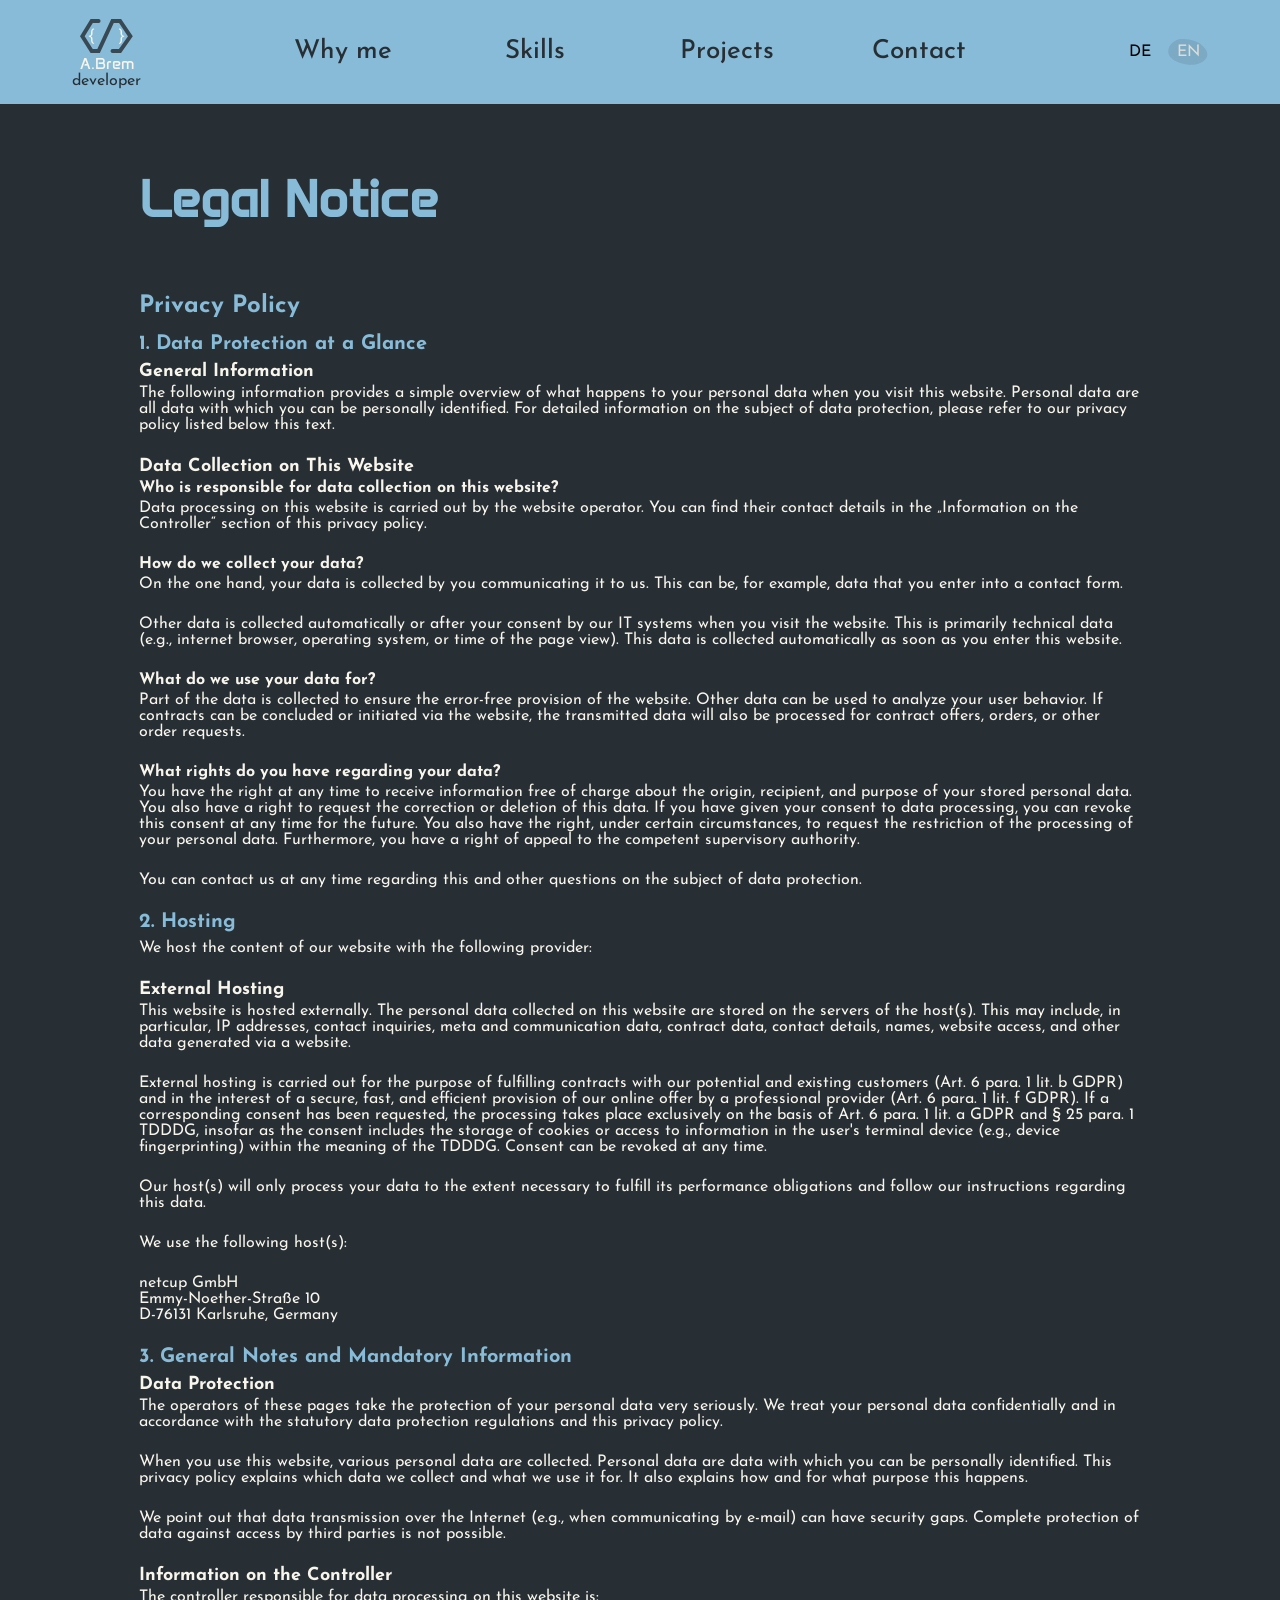
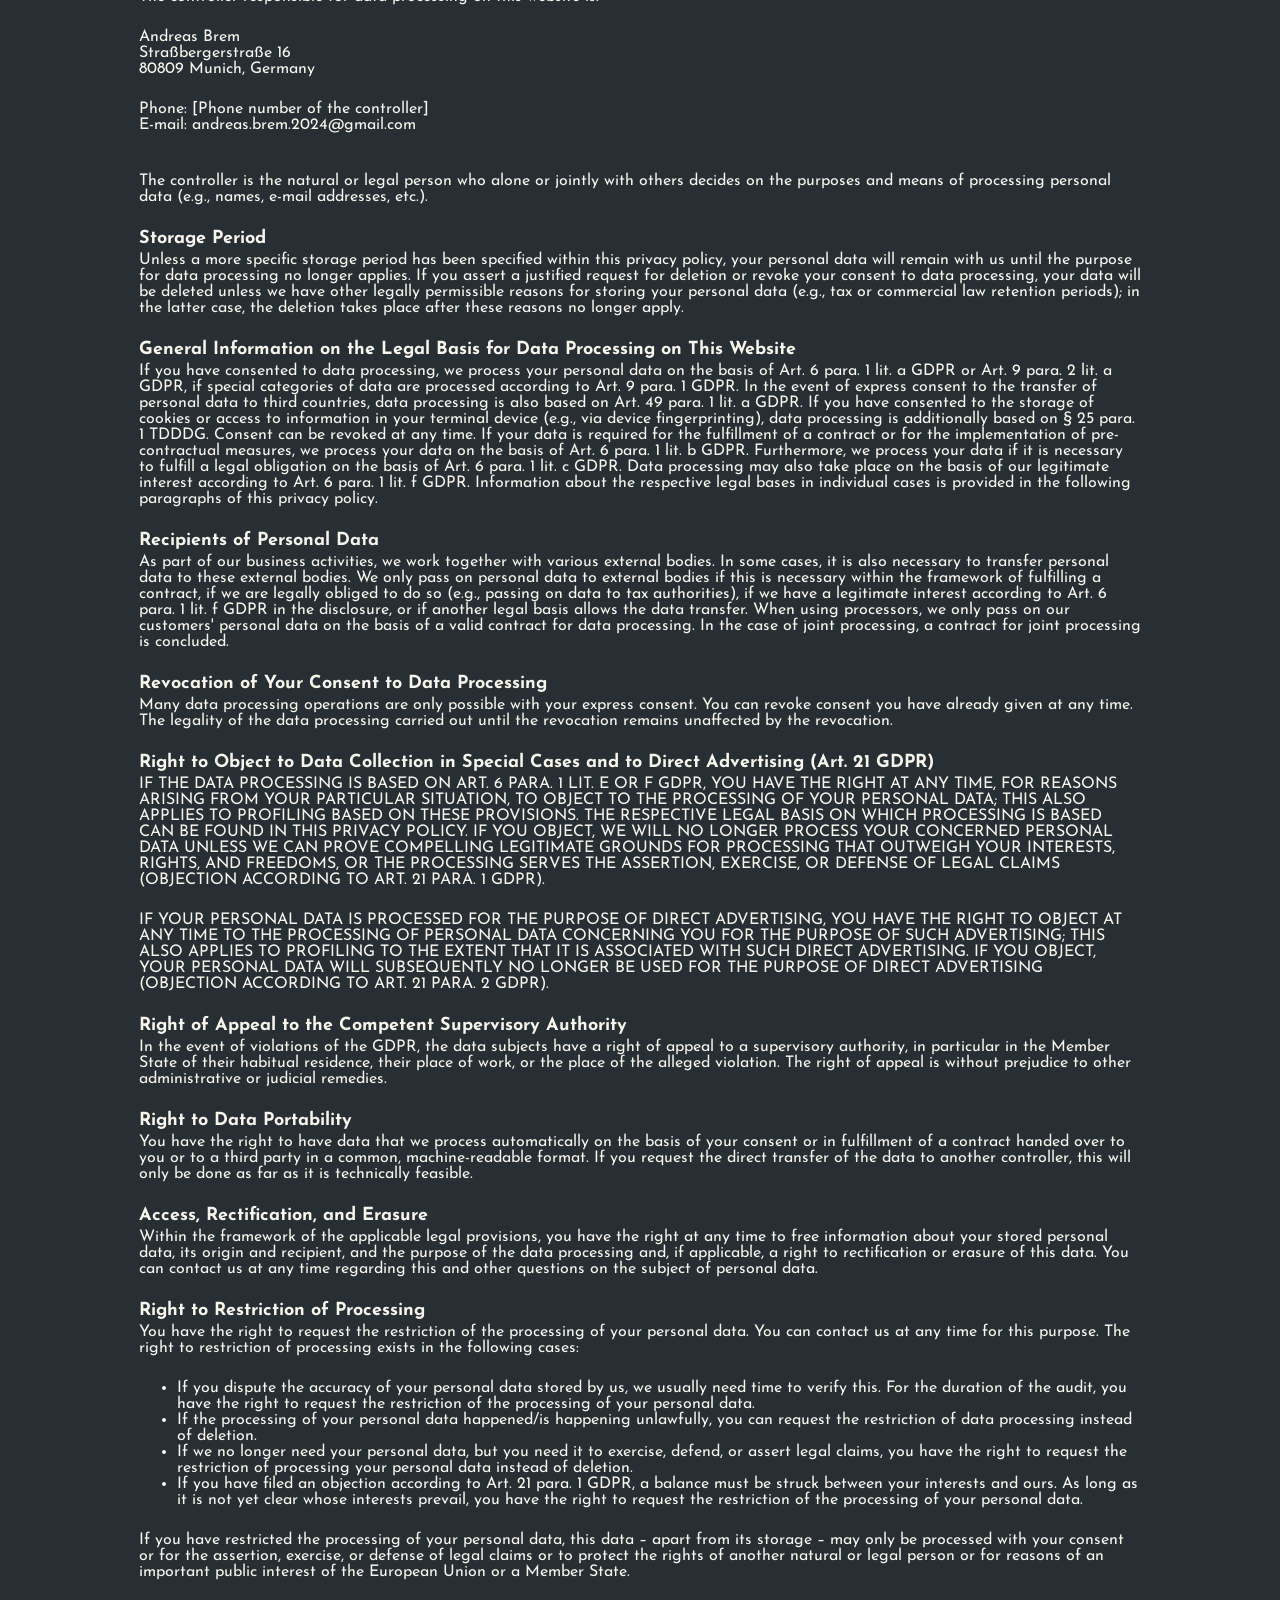
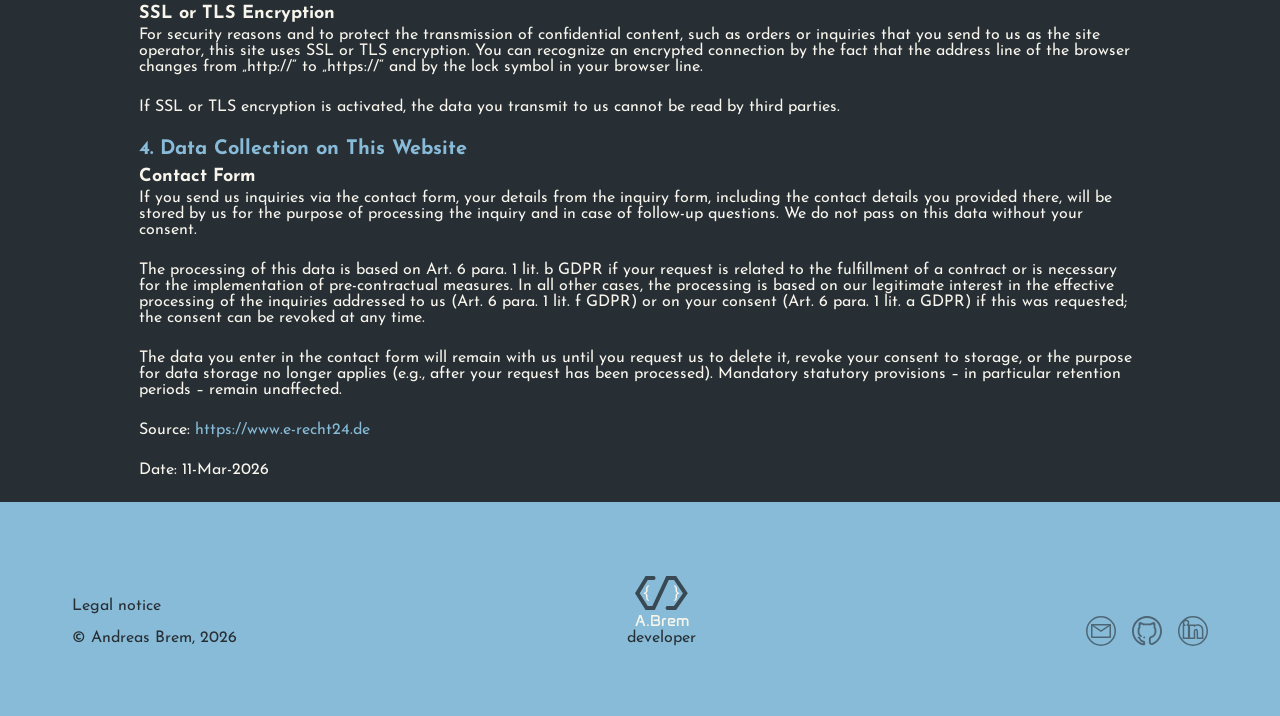
==== legal.html @ 91f90035 "feat: completed tranlation functionality incl. legal.html and added JSdoc - Implemented a new legal." ====
<!DOCTYPE html>
<html lang="en">

<head>
    <meta charset="UTF-8">
    <meta name="viewport" content="width=device-width, initial-scale=1.0">
    <link rel="icon" href="./assets/logo/logo_hero.svg" type="image/svg">
    <title>Legal Notice</title>

    <link rel="stylesheet" href="./style.css">
    <link rel="stylesheet" href="./styles/fonts.css">
    <link rel="stylesheet" href="./styles/media.css">

    <script src="./scripts/templates.js"></script>
    <script src="./scripts/translation.js" defer></script>
    <script src="./script.js" defer></script>
</head>

<body class="color-white" onload="init()">
    <div class="content-wrapper">
        <section id="mobileHeroTopSection" class="hero-mobile-top" aria-label="Mobile Header">
            <a id="mobileHeroTopLinkLegal" href="./index.html" aria-label="go back to A.Brem developer main page"
                aria-labelledby="header">
                <div class="hero-logo-mobile">
                    <svg aria-label="Andreas Brem Logo" width="53" height="38" viewBox="0 0 53 38" fill="none"
                        xmlns="http://www.w3.org/2000/svg" aria-hidden="true">
                        <path
                            d="M14 27.8594C13.4948 27.8438 13.0573 27.7266 12.6875 27.5078C12.3177 27.2891 12.0104 27 11.7656 26.6406C11.5312 26.2969 11.3542 25.9115 11.2344 25.4844C11.1146 25.0625 11.0547 24.6432 11.0547 24.2266V22.9062C11.0547 22.1562 10.875 21.612 10.5156 21.2734C10.1615 20.9349 9.61719 20.763 8.88281 20.7578V19.625C9.61719 19.625 10.1615 19.4583 10.5156 19.125C10.875 18.7865 11.0547 18.2396 11.0547 17.4844V16.1562C11.0547 15.7344 11.1094 15.3047 11.2188 14.8672C11.3333 14.4245 11.513 14.0286 11.7578 13.6797C11.987 13.3464 12.2865 13.0755 12.6562 12.8672C13.026 12.6536 13.474 12.5391 14 12.5234L14.1641 13.4219C13.7891 13.4323 13.4896 13.5208 13.2656 13.6875C13.0469 13.8542 12.8828 14.0651 12.7734 14.3203C12.6589 14.5807 12.5859 14.8724 12.5547 15.1953C12.5234 15.5182 12.5078 15.8385 12.5078 16.1562V17.4844C12.5078 18.1094 12.362 18.6589 12.0703 19.1328C11.7839 19.6016 11.3385 19.9583 10.7344 20.2031C11.3385 20.4427 11.7839 20.7995 12.0703 21.2734C12.3568 21.7422 12.5026 22.2865 12.5078 22.9062V24.2266C12.5078 24.5495 12.5339 24.8698 12.5859 25.1875C12.638 25.5104 12.7292 25.7995 12.8594 26.0547C12.9844 26.3151 13.151 26.5286 13.3594 26.6953C13.5729 26.862 13.8411 26.9505 14.1641 26.9609L14 27.8594Z"
                            fill="#F8F5EC" />
                        <path
                            d="M38.8828 26.9609C39.2005 26.9505 39.4661 26.862 39.6797 26.6953C39.8932 26.5286 40.0651 26.3151 40.1953 26.0547C40.3203 25.7995 40.4089 25.5104 40.4609 25.1875C40.5182 24.8698 40.5469 24.5495 40.5469 24.2266V22.9062C40.5469 22.4948 40.6068 22.1146 40.7266 21.7656C40.8516 21.4167 41.0417 21.1146 41.2969 20.8594C41.4323 20.724 41.5833 20.6016 41.75 20.4922C41.9219 20.3828 42.1094 20.2865 42.3125 20.2031C42.1042 20.1198 41.9115 20.0208 41.7344 19.9062C41.5625 19.7917 41.4115 19.6641 41.2812 19.5234C41.0312 19.263 40.8464 18.9609 40.7266 18.6172C40.6068 18.2682 40.5469 17.8906 40.5469 17.4844V16.1562C40.5469 15.8385 40.5286 15.5182 40.4922 15.1953C40.4609 14.8724 40.3906 14.5807 40.2812 14.3203C40.1667 14.0651 40 13.8542 39.7812 13.6875C39.5625 13.5208 39.2656 13.4323 38.8906 13.4219L39.0469 12.5234C39.5521 12.5391 39.9844 12.6458 40.3438 12.8438C40.7083 13.0417 41.0078 13.2995 41.2422 13.6172C41.5078 13.9766 41.6979 14.3802 41.8125 14.8281C41.9323 15.276 41.9922 15.7188 41.9922 16.1562V17.4844C41.9922 17.7969 42.0208 18.0729 42.0781 18.3125C42.1406 18.5469 42.2318 18.75 42.3516 18.9219C42.5234 19.1667 42.7604 19.3464 43.0625 19.4609C43.3698 19.5703 43.737 19.625 44.1641 19.625V20.7578C43.7891 20.763 43.4609 20.8099 43.1797 20.8984C42.9036 20.9818 42.6771 21.1146 42.5 21.2969C42.3281 21.474 42.2005 21.6953 42.1172 21.9609C42.0339 22.2266 41.9922 22.5417 41.9922 22.9062V24.2266C41.9922 24.6432 41.9349 25.0625 41.8203 25.4844C41.7057 25.9115 41.5286 26.2995 41.2891 26.6484C41.0443 26.9974 40.737 27.2839 40.3672 27.5078C39.9974 27.7318 39.5573 27.849 39.0469 27.8594L38.8828 26.9609Z"
                            fill="#F8F5EC" />
                        <path transform
                            d="M32.5339 35H40.0507L50.3594 20.3285L40.0507 5H32.5339L18.5741 35H11.7017L2.35938 20.3285L11.7017 5H18.5741"
                            stroke="#89BCD9" stroke-width="4" stroke-linecap="round" />
                    </svg>
                    <p class="logo-anta">A.Brem</p>
                    <p class="logo-josefin color-lightblue">developer</p>
                </div>
            </a>
            <a id="mobileHeroBtnBackLegal" class="legal-btn-back" href="./index.html"
                aria-label="go back to A.Brem developer main page">
                <svg width="60" height="30" viewBox="0 0 60 30" fill="none" xmlns="http://www.w3.org/2000/svg">
                    <path
                        d="M16.3569 16.5928L20.575 21.8495C20.8588 22.2031 20.8588 22.7064 20.575 23.06C20.1879 23.5425 19.4536 23.5425 19.0665 23.06L13.5022 16.1259C13.2088 15.7602 13.2088 15.2398 13.5022 14.8741L19.0665 7.93999C19.4536 7.45754 20.1879 7.45754 20.575 7.93999C20.8588 8.29361 20.8588 8.7969 20.575 9.15052L16.3569 14.4072L46 14.4072C46.5523 14.4072 47 14.8549 47 15.4072V15.5928C47 16.1451 46.5523 16.5928 46 16.5928L16.3569 16.5928Z"
                        fill="#89BCD9" />
                </svg>
            </a>
        </section>
    </div>

    <nav class="nav-section">
        <div class="content-wrapper">
            <section class="nav-positioning">
                <article>
                    <a id="heroTopLinkLegal" href="./index.html" aria-label="go back to A.Brem developer main page">
                        <div class="logo-main">
                            <svg aria-label="Andreas Brem logo" width="53" height="38" viewBox="0 0 53 38" fill="none"
                                xmlns="http://www.w3.org/2000/svg">
                                <path
                                    d="M14 27.8594C13.4948 27.8438 13.0573 27.7266 12.6875 27.5078C12.3177 27.2891 12.0104 27 11.7656 26.6406C11.5312 26.2969 11.3542 25.9115 11.2344 25.4844C11.1146 25.0625 11.0547 24.6432 11.0547 24.2266V22.9062C11.0547 22.1562 10.875 21.612 10.5156 21.2734C10.1615 20.9349 9.61719 20.763 8.88281 20.7578V19.625C9.61719 19.625 10.1615 19.4583 10.5156 19.125C10.875 18.7865 11.0547 18.2396 11.0547 17.4844V16.1562C11.0547 15.7344 11.1094 15.3047 11.2188 14.8672C11.3333 14.4245 11.513 14.0286 11.7578 13.6797C11.987 13.3464 12.2865 13.0755 12.6562 12.8672C13.026 12.6536 13.474 12.5391 14 12.5234L14.1641 13.4219C13.7891 13.4323 13.4896 13.5208 13.2656 13.6875C13.0469 13.8542 12.8828 14.0651 12.7734 14.3203C12.6589 14.5807 12.5859 14.8724 12.5547 15.1953C12.5234 15.5182 12.5078 15.8385 12.5078 16.1562V17.4844C12.5078 18.1094 12.362 18.6589 12.0703 19.1328C11.7839 19.6016 11.3385 19.9583 10.7344 20.2031C11.3385 20.4427 11.7839 20.7995 12.0703 21.2734C12.3568 21.7422 12.5026 22.2865 12.5078 22.9062V24.2266C12.5078 24.5495 12.5339 24.8698 12.5859 25.1875C12.638 25.5104 12.7292 25.7995 12.8594 26.0547C12.9844 26.3151 13.151 26.5286 13.3594 26.6953C13.5729 26.862 13.8411 26.9505 14.1641 26.9609L14 27.8594Z"
                                    fill="#F8F5EC" />
                                <path
                                    d="M38.8828 26.9609C39.2005 26.9505 39.4661 26.862 39.6797 26.6953C39.8932 26.5286 40.0651 26.3151 40.1953 26.0547C40.3203 25.7995 40.4089 25.5104 40.4609 25.1875C40.5182 24.8698 40.5469 24.5495 40.5469 24.2266V22.9062C40.5469 22.4948 40.6068 22.1146 40.7266 21.7656C40.8516 21.4167 41.0417 21.1146 41.2969 20.8594C41.4323 20.724 41.5833 20.6016 41.75 20.4922C41.9219 20.3828 42.1094 20.2865 42.3125 20.2031C42.1042 20.1198 41.9115 20.0208 41.7344 19.9062C41.5625 19.7917 41.4115 19.6641 41.2812 19.5234C41.0312 19.263 40.8464 18.9609 40.7266 18.6172C40.6068 18.2682 40.5469 17.8906 40.5469 17.4844V16.1562C40.5469 15.8385 40.5286 15.5182 40.4922 15.1953C40.4609 14.8724 40.3906 14.5807 40.2812 14.3203C40.1667 14.0651 40 13.8542 39.7812 13.6875C39.5625 13.5208 39.2656 13.4323 38.8906 13.4219L39.0469 12.5234C39.5521 12.5391 39.9844 12.6458 40.3438 12.8438C40.7083 13.0417 41.0078 13.2995 41.2422 13.6172C41.5078 13.9766 41.6979 14.3802 41.8125 14.8281C41.9323 15.276 41.9922 15.7188 41.9922 16.1562V17.4844C41.9922 17.7969 42.0208 18.0729 42.0781 18.3125C42.1406 18.5469 42.2318 18.75 42.3516 18.9219C42.5234 19.1667 42.7604 19.3464 43.0625 19.4609C43.3698 19.5703 43.737 19.625 44.1641 19.625V20.7578C43.7891 20.763 43.4609 20.8099 43.1797 20.8984C42.9036 20.9818 42.6771 21.1146 42.5 21.2969C42.3281 21.474 42.2005 21.6953 42.1172 21.9609C42.0339 22.2266 41.9922 22.5417 41.9922 22.9062V24.2266C41.9922 24.6432 41.9349 25.0625 41.8203 25.4844C41.7057 25.9115 41.5286 26.2995 41.2891 26.6484C41.0443 26.9974 40.737 27.2839 40.3672 27.5078C39.9974 27.7318 39.5573 27.849 39.0469 27.8594L38.8828 26.9609Z"
                                    fill="#F8F5EC" />
                                <path
                                    d="M32.5339 35H40.0507L50.3594 20.3285L40.0507 5H32.5339L18.5741 35H11.7017L2.35938 20.3285L11.7017 5H18.5741"
                                    stroke="#262E34" stroke-opacity="0.8" stroke-width="4" stroke-linecap="round" />
                            </svg>
                            <p class="logo-anta">A.Brem</p>
                            <p class="logo-josefin color-dark">developer</p>
                        </div>
                    </a>
                </article>
                <article class="nav-link-section">
                    <a id="navLinkMeLegal" href="./index.html#me" class="nav-links"
                        aria-label="Learn more about me on main page">
                        Why me
                    </a>
                    <a id="navLinkSkillsLegal" href="./index.html#skills" class="nav-links"
                        aria-label="Go to skills section on main page">
                        Skills
                    </a>
                    <a id="navLinkProjectsLegal" href="./index.html#projects" class="nav-links"
                        aria-label="go to main page section projects">
                        Projects
                    </a>
                    <a id="navLinkContactLegal" href="./index.html#contact" class="nav-links"
                        aria-label="go to main page section contact">
                        Contact
                    </a>
                </article>
                <article class="mobile-language">
                    <button id="selectDE" onclick="setLanguage(false)" class="language-tab"
                        aria-label="DE switches page to German language">DE</button>
                    <button id="selectEN" onclick="setLanguage(true)" class="language-tab"
                        aria-label="EN switches page to English language">EN</button>
                </article>
            </section>
        </div>
    </nav>

    <main>
        <div class="content-wrapper">
            <div id="renderLegalContent" class="legal-context">
                
            </div>
        </div>
    </main>

    <footer>

        <div class="content-wrapper">

            <section class="footer-section">

                <div class="footer-legal">
                    <p><a id="footerPolicy" href="./legal.html" rel="noopener noreferrer" aria-label="Link to legal notice">Legal
                            notice</a></p>
                    <p>&#169; Andreas Brem, 2026</p>
                </div>
                <a id="footerTopSectionLegal" href="./index.html" aria-label="go back to A.Brem developer main page">
                    <div class="logo-main">
                        <svg aria-label="Andreas Brem Logo" width="53" height="38" viewBox="0 0 53 38" fill="none"
                            xmlns="http://www.w3.org/2000/svg">
                            <path
                                d="M14 27.8594C13.4948 27.8438 13.0573 27.7266 12.6875 27.5078C12.3177 27.2891 12.0104 27 11.7656 26.6406C11.5312 26.2969 11.3542 25.9115 11.2344 25.4844C11.1146 25.0625 11.0547 24.6432 11.0547 24.2266V22.9062C11.0547 22.1562 10.875 21.612 10.5156 21.2734C10.1615 20.9349 9.61719 20.763 8.88281 20.7578V19.625C9.61719 19.625 10.1615 19.4583 10.5156 19.125C10.875 18.7865 11.0547 18.2396 11.0547 17.4844V16.1562C11.0547 15.7344 11.1094 15.3047 11.2188 14.8672C11.3333 14.4245 11.513 14.0286 11.7578 13.6797C11.987 13.3464 12.2865 13.0755 12.6562 12.8672C13.026 12.6536 13.474 12.5391 14 12.5234L14.1641 13.4219C13.7891 13.4323 13.4896 13.5208 13.2656 13.6875C13.0469 13.8542 12.8828 14.0651 12.7734 14.3203C12.6589 14.5807 12.5859 14.8724 12.5547 15.1953C12.5234 15.5182 12.5078 15.8385 12.5078 16.1562V17.4844C12.5078 18.1094 12.362 18.6589 12.0703 19.1328C11.7839 19.6016 11.3385 19.9583 10.7344 20.2031C11.3385 20.4427 11.7839 20.7995 12.0703 21.2734C12.3568 21.7422 12.5026 22.2865 12.5078 22.9062V24.2266C12.5078 24.5495 12.5339 24.8698 12.5859 25.1875C12.638 25.5104 12.7292 25.7995 12.8594 26.0547C12.9844 26.3151 13.151 26.5286 13.3594 26.6953C13.5729 26.862 13.8411 26.9505 14.1641 26.9609L14 27.8594Z"
                                fill="#F8F5EC" />
                            <path
                                d="M38.8828 26.9609C39.2005 26.9505 39.4661 26.862 39.6797 26.6953C39.8932 26.5286 40.0651 26.3151 40.1953 26.0547C40.3203 25.7995 40.4089 25.5104 40.4609 25.1875C40.5182 24.8698 40.5469 24.5495 40.5469 24.2266V22.9062C40.5469 22.4948 40.6068 22.1146 40.7266 21.7656C40.8516 21.4167 41.0417 21.1146 41.2969 20.8594C41.4323 20.724 41.5833 20.6016 41.75 20.4922C41.9219 20.3828 42.1094 20.2865 42.3125 20.2031C42.1042 20.1198 41.9115 20.0208 41.7344 19.9062C41.5625 19.7917 41.4115 19.6641 41.2812 19.5234C41.0312 19.263 40.8464 18.9609 40.7266 18.6172C40.6068 18.2682 40.5469 17.8906 40.5469 17.4844V16.1562C40.5469 15.8385 40.5286 15.5182 40.4922 15.1953C40.4609 14.8724 40.3906 14.5807 40.2812 14.3203C40.1667 14.0651 40 13.8542 39.7812 13.6875C39.5625 13.5208 39.2656 13.4323 38.8906 13.4219L39.0469 12.5234C39.5521 12.5391 39.9844 12.6458 40.3438 12.8438C40.7083 13.0417 41.0078 13.2995 41.2422 13.6172C41.5078 13.9766 41.6979 14.3802 41.8125 14.8281C41.9323 15.276 41.9922 15.7188 41.9922 16.1562V17.4844C41.9922 17.7969 42.0208 18.0729 42.0781 18.3125C42.1406 18.5469 42.2318 18.75 42.3516 18.9219C42.5234 19.1667 42.7604 19.3464 43.0625 19.4609C43.3698 19.5703 43.737 19.625 44.1641 19.625V20.7578C43.7891 20.763 43.4609 20.8099 43.1797 20.8984C42.9036 20.9818 42.6771 21.1146 42.5 21.2969C42.3281 21.474 42.2005 21.6953 42.1172 21.9609C42.0339 22.2266 41.9922 22.5417 41.9922 22.9062V24.2266C41.9922 24.6432 41.9349 25.0625 41.8203 25.4844C41.7057 25.9115 41.5286 26.2995 41.2891 26.6484C41.0443 26.9974 40.737 27.2839 40.3672 27.5078C39.9974 27.7318 39.5573 27.849 39.0469 27.8594L38.8828 26.9609Z"
                                fill="#F8F5EC" />
                            <path
                                d="M32.5339 35H40.0507L50.3594 20.3285L40.0507 5H32.5339L18.5741 35H11.7017L2.35938 20.3285L11.7017 5H18.5741"
                                stroke="#262E34" stroke-opacity="0.8" stroke-width="4" stroke-linecap="round" />
                        </svg>
                        <p class="logo-anta">A.Brem</p>
                        <p class="logo-josefin color-dark">developer</p>
                    </div>
                </a>

                <article class="footer-social-group">
                    <a id="footerSocialEmailLegal" href="./index.html#contact" class="btn-social-footer" data-icon="email"
                        role="button" aria-label="Send me a message on main page"></a>
                    <a id="footerSocialGit" href="https://github.com/AndreasBremDev" target="_blank" rel="noopener noreferrer"
                        class="btn-social-footer" data-icon="git" role="button"
                        aria-label="Visit my GitHub profile"></a>
                    <a id="footerSocialLinkedIn" href="https://www.linkedin.com/in/andreas-brem-473853b4/" target="_blank"
                        rel="noopener noreferrer" class="btn-social-footer" data-icon="linkedin" role="button"
                        aria-label="Visit my LinkedIn profile"></a>
                </article>

            </section>

        </div>

    </footer>

</body>

</html>
---- style.css ----
* {
    margin: 0;
    padding: 0;
    box-sizing: border-box;
    font-family: 'Josefin Sans', sans-serif;
}

:root {
    --bg-and-main: hsl(206, 15%, 18%);
    --primary: hsl(202, 51%, 69%);
    --secondary: hsl(45, 46%, 95%);
    --inactive: hsla(206, 16%, 18%, 0.12);
    --error: hsl(8, 76%, 55%);
    --done: hsla(95, 68%, 63%, 1);
    --section: hsl(202, 18%, 21%);
    --btn-hover: hsl(202, 8%, 27%);
    --nav-height: 104px;
    --footer-height: 214px;
}

a {
    text-decoration: none;
    cursor: pointer;
}

body {
    background-color: var(--bg-and-main);
}

button {
    background-color: transparent;
    border: none;
    padding: 0;
    cursor: pointer;
    font: inherit;
}

.content-wrapper {
    max-inline-size: 1920px;
    margin-inline: auto;
    width: 100%;
    position: relative;
}

.content-wrapper {
    padding: 0 72px;
}

.color-lightblue {
    color: var(--primary);
}

.color-dark {
    color: var(--bg-and-main)
}

.color-white {
    color: var(--secondary);
}

.bounce-page {
    animation: bouncePage 0.3s ease-in-out;
    will-change: transform;
}

@keyframes bouncePage {
    0% {
        transform: translateY(0);
    }

    33% {
        transform: translateY(8px);
    }

    66% {
        transform: translateY(-4px);
    }

    100% {
        transform: translateY(0);
    }
}

.btn-cta,
.btn-standard {
    border-radius: 30px;
    box-sizing: border-box;
    width: 135px;
    height: 48px;
    display: flex;
    justify-content: center;
    align-items: center;
    font-size: 18px;
    border: 1px solid var(--primary);
}

.btn-cta {
    background-color: var(--primary);
}

.btn-cta {
    color: var(--bg-and-main);
}

.btn-cta:focus-visible {
    background-color: var(--secondary);
    border: 1px solid var(--secondary);
}

.btn-standard {
    color: var(--primary);
}

.btn-standard:focus-visible {
    background-color: var(--btn-hover);
}


/* ------------ HERO section + MOBILE ------------  */
.hero-mobile-top {
    display: none;
    justify-content: space-between;
    align-items: center;
    background-color: var(--bg-and-main);
    height: var(--nav-height);
}

.burger-menu {
    display: flex;
    flex-direction: column;
    justify-content: center;
    gap: 10px;
    cursor: pointer;
    width: 30px;
    height: 30px;
}

.burger-stripe {
    background-color: var(--secondary);
    height: 2px;
    width: 30px;
    transition: 0.4s;
    transform-origin: left;
}

.burger-menu.change .burger-top {
    transform: translate(0, 3px) rotate(45deg);
}

.burger-menu.change .burger-middle {
    opacity: 0;
}

.burger-menu.change .burger-bottom {
    transform: rotate(-45deg);
}

.mobile-link-section {
    display: flex;
    flex-direction: column;
    justify-content: center;
    gap: 20px;
    transform: translateX(-12px);
}

.mobile-link-section a {
    font-size: 22px;
}

.mobile-language {
    display: flex;
    justify-content: center;
    align-items: center;
    height: 32px;
    gap: 8px;
}

.language-tab,
.language-mobile-tab {
    position: relative;
    width: 40px;
    height: 32px;
    font-size: 16px;
}

.flip-card {
    display: flex;
    flex: 1;
}

.flip-card-inner {
    position: relative;
    width: 100%;
    height: 100%;
    display: flex;
    justify-content: center;
    transition: transform 0.6s;
    transform-style: preserve-3d;
}

.flip-card.show .flip-card-inner {
    transform: rotateY(180deg);
}

.hero-height {
    height: calc(100dvh - var(--nav-height));
    position: relative;
}

.hero-layout {
    display: grid;
    grid-template-columns: 1fr 1fr 30px;
    height: 100%;
    color: var(--secondary);
}

.hero-layout-left {
    display: flex;
}

.hero-layout-right {
    display: flex;
    flex-direction: column;
    justify-content: center;
    align-items: center;
}

.hero-image-shape-container-front,
.hero-image-shape-container-back {
    position: absolute;
    display: flex;
    justify-content: center;
    aspect-ratio: 1/1;
    max-height: calc(100dvh - 104px);
    left: 0;
    right: 0;
    bottom: 0;
    -webkit-backface-visibility: hidden;
    backface-visibility: hidden;
    text-wrap: nowrap;
}

.hero-image-shape-container-back {
    transform: rotateY(180deg);
}

.hero-image-shape-container-front::before,
.hero-image-shape-container-back::before {
    content: '';
    position: absolute;
    inset: 0;
    background: url('./assets/shapes/hero_shape_1_default.svg') no-repeat bottom center;
    background-size: contain;
    z-index: -1;
    transform-origin: center;
    transition: transform ease-in 125ms;
}

.hero-image-shape-container-back::before {
    transform: scaleX(-1);
}

.hero-image {
    object-fit: cover;
    display: block;
}

.logo-anta,
.hero-h1,
.me-h2 {
    font-family: 'Anta', sans-serif;
}

.hero-h1 {
    font-size: clamp(48px, 4.5vw, 88px);
    padding: 36px 0;
}

.hero-h2 {
    font-size: clamp(24px, 2vw, 40px);
    font-weight: 400;
}

.logo-main,
.hero-logo,
.hero-logo-mobile {
    display: flex;
    flex-direction: column;
    align-items: center;
    color: var(--secondary);
    font-size: 16px;
}

.hero-logo svg path[transform] {
    transition: transform 125ms ease-in-out;
    transform-origin: center;
}

.hero-logo svg {
    overflow: visible;
}

.hero-btn-down {
    margin-top: 36px;
}

.contact-btn-up svg .ignore-fill,
.hero-btn-down svg .ignore-fill {
    fill: var(--primary);
}

.footer-social-group,
.hero-social-group {
    display: flex;
    gap: 16px;
}

.hero-social-group {
    padding-top: 68px;
    flex-direction: column;
}

.btn-social-footer,
.btn-social-hero {
    width: 30px;
    height: 30px;
}

.btn-social-hero[data-icon="email"] {
    background-image: url('./assets/icons/email_blue_standard.svg');
}

.btn-social-hero[data-icon="git"] {
    background-image: url('./assets/icons/git_blue_standard.svg');
}

.btn-social-hero[data-icon="linkedin"] {
    background-image: url('./assets/icons/linkedin_blue_standard.svg');
}


/* ------------ NAV section ------------  */

.nav-section {
    display: flex;
    align-items: center;
    box-sizing: border-box;
    background-color: var(--primary);
    position: sticky;
    top: 0;
    z-index: 10;
    height: var(--nav-height)
}

.nav-positioning {
    display: flex;
    justify-content: space-between;
    align-items: center;
}

.nav-link-section {
    display: flex;
    gap: 92px;
    text-wrap: nowrap;
}

.nav-links {
    font-size: 26px;
    font-weight: 500;
    line-height: 200%;
    width: 100px;
    text-align: center;
    color: var(--bg-and-main);
    position: relative;
}

.language-tab.active,
.language-mobile-tab.active,
.nav-links.active {
    color: var(--secondary);
}

.language-tab.active::before,
.language-mobile-tab.active::before,
.nav-links.active::before {
    content: '';
    position: absolute;
    inset: 0;
    background: url('./assets/shapes/nav_shape_active.svg') no-repeat center center;
    background-size: contain;
    z-index: 0;
}

/* ------------ ME+SKILL section ------------  */
/* ------------ (+partially PROJECT + Reference section) ------------  */

#me,
#skills,
#projects,
#contact {
    scroll-margin-top: calc(2 * var(--nav-height));
}

.me-section,
.skill-section,
.project-section,
.contact-section {
    margin-top: 104px;
}

.me-section,
.skill-section {
    padding: 0 124px;
}

.me-section,
.skill-section,
.skill-text-container,
.project-section,
.references-text-container {
    display: flex;
    flex-direction: column;
}

.me-h2,
.skill-h2,
.project-h2,
.contact-h2 {
    font-family: 'Anta', sans-serif;
    font-size: clamp(32px, 2.5vw, 60px);
    color: var(--primary);
    text-align: center;
}

.me-boxes,
.skill-boxes {
    display: flex;
    justify-content: space-between;
    align-items: flex-start;
    padding-top: 80px;
    color: var(--secondary);
    gap: 52px;
}

.me-interactive {
    display: flex;
    align-items: center;
    flex: 1;
    font-size: 30px;
    font-weight: 700;
    height: 64px;
}

.btn-me-contact {
    align-self: end;
    margin-top: 24px;
}

.me-text,
.skill-text-container,
.references-text {
    text-wrap: balance;
    font-size: 18px;
    font-weight: 400;
    flex: 1;
}

.skill-text-container h3 {
    font-size: 18px;
    font-weight: 400;
}

.skill-icons-section {
    display: flex;
    flex-wrap: wrap;
    gap: 40px;
    flex: 1;
}

.skill-text-container,
.references-text-container {
    justify-content: center;
    align-items: center;
    text-align: center;
    width: 400px;
    min-width: 400px;
    flex-shrink: 0;
    position: relative;
}

.skill-text-container {
    min-height: 400px;
}

.skill-text-container::before {
    content: '';
    position: absolute;
    inset: 0;
    background: url('./assets/shapes/skill_shape_default_opac0.07.svg') no-repeat bottom center;
    background-size: contain;
    z-index: -1;
    transition: all ease-in 125ms;
}

.skill-icons {
    display: flex;
    flex-direction: column;
    align-items: center;
    gap: 10px;
    font-size: 18px;
    transition: 125ms ease-in-out;
}

.skill-icons-60,
.skill-icons-36,
.skill-icons-32 {
    aspect-ratio: 1/1;
}

.skill-icons-60 {
    width: 60px;
}

.skill-icons-32 {
    width: 32px;
}

.skill-icons-36 {
    width: 36px;
}

.skill-learning-icons {
    display: flex;
    gap: 24px;
    padding: 19px 0;
}

.skill-text {
    padding: 0 45px;
    max-width: 400px;
}

/* ------------ PROJECT section ------------  */

.project-tabs {
    padding-top: 80px;
    box-sizing: border-box;
    display: flex;
}

.project-h3 {
    font-size: 30px;
    font-weight: 500;
}

.project-header-tab {
    min-width: 250px;
    height: 97px;
    display: flex;
    justify-content: center;
    align-items: center;
}

.project-header-tab.active {
    background-color: var(--section);
    border-radius: 30px 30px 0 0;
}

.bg-color-dark {
    background-color: var(--section);
}

.project-content-tab {
    padding-top: 31px;
    color: var(--secondary);
    display: flex;
    flex-direction: row;
    gap: 56px;
}

.project-content-box-one-liststyle {
    padding-left: 48px;
    flex-grow: 3
}

.project-content-box-one-liststyle li:nth-child(2n+1) {
    list-style-image: url('./assets/shapes/project_shape_liststyle.svg');
    list-style-position: outside;
}

.project-content-box-one-liststyle li:nth-child(2n) {
    list-style: none;
}

.project-content-h3 {
    font-size: 28px;
}

.project-content-tab-text {
    margin: 16px 0 40px 0;
    font-size: 18px;
}

.last {
    margin: 16px 0 16px 0;
}

.show-when-mobile {
    display: none;
}

.project-content-box-two-showcase {
    display: flex;
    flex-direction: column;
    align-items: center;
    flex-grow: 2;
}

.project-content-technologies {
    margin: 9px 0 16px 0;
}

.project-content-technologies-text {
    padding: 0 0 12px 0;
    font-size: 18px;
    text-align: center;
}

.project-content-technologies-h3-mobile,
.project-content-technologies-text-mobile,
.project-content-technologies-duration-mobile {
    display: none;
}

.project-content-technologies-icons {
    display: flex;
    gap: 32px;
}

.coming-soon,
.project-content-image {
    max-width: 450px;
    aspect-ratio: 3/2;
    border-radius: 30px;
}

.coming-soon {
    min-width: 450px;
    background-color: var(--secondary);
    color: var(--primary);
    display: flex;
    justify-content: center;
    align-items: center;
    font-size: 30px;
    font-weight: 500;
    margin-bottom: 102px;
}

.project-content-showcase-btns,
.project-content-showcase-btns-mobile {
    gap: 40px;
}

.project-content-showcase-btns {
    display: flex;
    margin: 34px 0 28px 0;
}

.project-content-showcase-btns-mobile {
    justify-content: center;
    display: none;
    margin: 0 0 38px 0;
}

.project-content-image-border-business {
    box-shadow: 0 0 10px rgba(255, 255, 255, 0.1);
}

.project-content-image-border-game {
    box-shadow: 0 0 10px rgba(183, 97, 39, 0.6);
}

/* ------------ REFERENCE section ------------  */

.references-section {
    margin-top: 80px;
    color: var(--secondary);
}

.references-h3 {
    font-size: 32px;
    text-align: center;
    color: var(--primary);
    font-weight: 400;
}

.references-box {
    display: flex;
    justify-content: center;
    gap: 17px;
    min-height: 456px;
    padding-top: 56px;
}

.references-text-container h4 {
    font-size: 26px;
    font-weight: 600;
    padding-bottom: 8px;
}

.references-text {
    padding: 19px 45px;
    font-size: 18px;
}

.references-text-container a {
    color: var(--primary);
    text-decoration: underline;
    cursor: pointer;
}

.references-text-container::before {
    content: '';
    position: absolute;
    inset: 0;
    background: url('./assets/shapes/references_shape_default_opac0.07.svg') no-repeat bottom center;
    background-size: contain;
    z-index: -1;
    transition: all ease-in 125ms;
    transform-origin: center;
}


/* ------------ CONTACT section ------------  */

.contact-section {
    max-inline-size: 920px;
    margin-inline: auto;
    color: var(--secondary);
    margin-bottom: 180px;
    position: relative;
}

.contact-boxes {
    display: grid;
    grid-template-columns: 1fr 1fr;
    gap: 21px;
    padding: 80px 0 48px 0;
}

.contact-text,
.contact-mail-phone,
.error-message-text {
    padding-left: 26px;
}

.contact-mail-phone {
    display: flex;
    flex-direction: column;
    text-align: start;
    gap: 16px;
}

.contact-message {
    color: var(--primary);
    font-size: 20px;
    text-align: center;
    padding-top: 16px;
}

.contact-mail-phone a {
    color: var(--secondary);
    position: relative;
}

.contact-mail-phone a:first-child::before,
.contact-mail-phone a:last-child::before {
    content: '';
    width: 20px;
    min-width: 20px;
    height: 22px;
    transform: translateY(4px);
    display: inline-flex;
    margin-right: 4px;
}

.contact-mail-phone a:first-child::before {
    background: url('./assets/icons/icon_email_default.svg') no-repeat center center / cover;
}

.contact-mail-phone a:focus-visible:first-child::before {
    background: url('./assets/icons/icon_email_hover.svg') no-repeat center center / cover;
}

.contact-mail-phone a:last-child::before {
    background: url('./assets/icons/icon_phone_default.svg') no-repeat center center / cover;
}

.contact-mail-phone a:focus-visible:last-child::before {
    background: url('./assets/icons/icon_phone_hover.svg') no-repeat center center / cover;
}

.form-label {
    font-size: 16px;
    padding: 0 27px;
}

input,
textarea,
select {
    font: inherit;
}

input::placeholder,
textarea::placeholder {
    opacity: 0;
}

form {
    display: grid;
    grid-template-rows: auto 164px auto;
    gap: 16px;

    @media (width > 720px) {
        grid-template-columns: 1fr 1fr;
    }
}

.textarea-height {
    min-height: calc(100% - 18px);
}

.form-group {
    display: grid;
    box-sizing: border-box;
    height: 60px;
    border-radius: 30px;
    border: 1px solid var(--primary);
}

.errorBorder {
    border: 1px solid var(--error);
}

.form-group:focus-visible {
    background-color: var(--btn-hover);
}

textarea,
input {
    background-color: var(--bg-and-main);
    color: var(--secondary);
    padding: 20px 26px;
    font-size: 16px;
    border: none;
    border-radius: 30px;
}

input:not([type="checkbox"]) {
    width: 100%;
}

.form-stretch {
    grid-column: 1 / -1;
}

textarea {
    resize: none;
    overflow: hidden;
    height: 120px;
    width: 100%;
}

.form-button {
    justify-self: end;
}

.form-button[disabled] {
    color: var(--btn-hover);
    border: 1px solid var(--btn-hover);
}

.form-button[disabled]:hover {
    background-color: var(--bg-and-main);
    cursor: auto;
}

.form-policy-label {
    align-items: center;
    text-wrap: balance;
}

.form-chb-policy {
    position: absolute;
    opacity: 0;
}

.form-chb-policy:focus-visible+label::before {
    outline-offset: 2px;
    outline: -webkit-focus-ring-color auto 1px;
    outline: 1px solid black, 1px solid white;
    border-radius: 5px;
}

.form-chb-policy+label::before {
    background: url('./assets/icons/checkbox_unchecked_default.svg') no-repeat center center / cover;
    content: '';
    width: 24px;
    min-width: 24px;
    height: 24px;
    display: inline-flex;
    align-items: center;
    margin-right: 12px;
    cursor: pointer;
}

.form-chb-policy:checked+label::before {
    background: url('./assets/icons/checkbox_checked_default.svg') no-repeat center center / cover;
}

.form-chb-policy+label.invalid::before {
    background: url('./assets/icons/checkbox_unchecked_error.svg') no-repeat center center / cover;
}

.contact-btn-up {
    position: absolute;
    right: -37px;
    top: 0;
}

.contact-btn-up:focus-visible svg {
    fill: var(--btn-hover);
}

.error-message-text {
    height: 18px;
    box-sizing: border-box;
    font-size: 16px;
    color: var(--error);
}

/* ------------ FOOTER section ------------  */

footer {
    background-color: var(--primary);
    height: 214px;
    display: flex;
    align-items: center;
}

.footer-section {
    display: flex;
    justify-content: space-between;
    align-items: flex-end;
    box-sizing: border-box;
}

.footer-legal {
    display: flex;
    flex-direction: column;
    gap: 16px;
    color: var(--bg-and-main);
}

.footer-legal a {
    color: var(--bg-and-main)
}

.footer-legal a:focus-visible {
    color: var(--secondary);
}

.btn-social-footer[data-icon="email"] {
    background-image: url('./assets/icons/email_gray.svg');
}

.btn-social-footer[data-icon="email"]:focus-visible {
    background-image: url('./assets/icons/email_white-black.svg');
}

.btn-social-footer[data-icon="git"] {
    background-image: url('./assets/icons/git_gray.svg');
}

.btn-social-footer[data-icon="git"]:focus-visible {
    background-image: url('./assets/icons/git_white-black.svg');
}

.btn-social-footer[data-icon="linkedin"] {
    background-image: url('./assets/icons/linkedin_gray.svg');
}

.btn-social-footer[data-icon="linkedin"]:focus-visible {
    background-image: url('./assets/icons/linkedin_white-black.svg');
}

/* ------------ LEGAL section ------------  */

.legal-context {
    padding-left: clamp(50px, 5.2vw, 100px);
    padding-right: clamp(50px, 5.2vw, 100px);
}

.legal-btn-back {
    margin: -12px;
    padding: 16px 0 16px 0;
    display: none;
}

.legal-context h1,
.legal-context h2,
.legal-context h3 {
    color: var(--primary);
}

.legal-context h1 {
    font-family: 'Anta', sans-serif;
    font-size: clamp(32px, 4vw, 54px);
    margin-top: 64px;
    margin-bottom: 64px;
}

.legal-context h2 {
    font-size: 24px;
    padding-bottom: 16px;
}

.legal-context h3 {
    font-size: 20px;
    padding-bottom: 8px;
}

.legal-context h4 {
    font-size: 18px;
    padding-bottom: 4px;
}

.legal-context h5 {
    font-size: 16px;
    padding-bottom: 4px;
}

.legal-context p {
    padding-bottom: 24px;
}

.legal-context ul {
    padding-left: 3vw;
    padding-bottom: 24px;
}

.legal-context a {
    color: var(--primary);
}
---- styles/fonts.css ----
/* ANTA-regular - latin */
@font-face {
    font-display: swap;
    /* Check https://developer.mozilla.org/en-US/docs/Web/CSS/@font-face/font-display for other options. */
    font-family: 'Anta';
    font-style: normal;
    font-weight: 400;
    src: url('../assets/fonts/anta-v1-latin-regular.woff2') format('woff2');
    /* Chrome 36+, Opera 23+, Firefox 39+, Safari 12+, iOS 10+ */
}

/* JOSEFINE-sans-100 - latin */
@font-face {
    font-display: swap;
    /* Check https://developer.mozilla.org/en-US/docs/Web/CSS/@font-face/font-display for other options. */
    font-family: 'Josefin Sans';
    font-style: normal;
    font-weight: 100;
    src: url('../assets/fonts/josefin-sans-v34-latin-100.woff2') format('woff2');
    /* Chrome 36+, Opera 23+, Firefox 39+, Safari 12+, iOS 10+ */
}

/* josefin-sans-100italic - latin */
@font-face {
    font-display: swap;
    /* Check https://developer.mozilla.org/en-US/docs/Web/CSS/@font-face/font-display for other options. */
    font-family: 'Josefin Sans';
    font-style: italic;
    font-weight: 100;
    src: url('../assets/fonts/josefin-sans-v34-latin-100italic.woff2') format('woff2');
    /* Chrome 36+, Opera 23+, Firefox 39+, Safari 12+, iOS 10+ */
}

/* josefin-sans-200 - latin */
@font-face {
    font-display: swap;
    /* Check https://developer.mozilla.org/en-US/docs/Web/CSS/@font-face/font-display for other options. */
    font-family: 'Josefin Sans';
    font-style: normal;
    font-weight: 200;
    src: url('../assets/fonts/josefin-sans-v34-latin-200.woff2') format('woff2');
    /* Chrome 36+, Opera 23+, Firefox 39+, Safari 12+, iOS 10+ */
}

/* josefin-sans-200italic - latin */
@font-face {
    font-display: swap;
    /* Check https://developer.mozilla.org/en-US/docs/Web/CSS/@font-face/font-display for other options. */
    font-family: 'Josefin Sans';
    font-style: italic;
    font-weight: 200;
    src: url('../assets/fonts/josefin-sans-v34-latin-200italic.woff2') format('woff2');
    /* Chrome 36+, Opera 23+, Firefox 39+, Safari 12+, iOS 10+ */
}

/* josefin-sans-300 - latin */
@font-face {
    font-display: swap;
    /* Check https://developer.mozilla.org/en-US/docs/Web/CSS/@font-face/font-display for other options. */
    font-family: 'Josefin Sans';
    font-style: normal;
    font-weight: 300;
    src: url('../assets/fonts/josefin-sans-v34-latin-300.woff2') format('woff2');
    /* Chrome 36+, Opera 23+, Firefox 39+, Safari 12+, iOS 10+ */
}

/* josefin-sans-300italic - latin */
@font-face {
    font-display: swap;
    /* Check https://developer.mozilla.org/en-US/docs/Web/CSS/@font-face/font-display for other options. */
    font-family: 'Josefin Sans';
    font-style: italic;
    font-weight: 300;
    src: url('../assets/fonts/josefin-sans-v34-latin-300italic.woff2') format('woff2');
    /* Chrome 36+, Opera 23+, Firefox 39+, Safari 12+, iOS 10+ */
}

/* josefin-sans-regular - latin */
@font-face {
    font-display: swap;
    /* Check https://developer.mozilla.org/en-US/docs/Web/CSS/@font-face/font-display for other options. */
    font-family: 'Josefin Sans';
    font-style: normal;
    font-weight: 400;
    src: url('../assets/fonts/josefin-sans-v34-latin-regular.woff2') format('woff2');
    /* Chrome 36+, Opera 23+, Firefox 39+, Safari 12+, iOS 10+ */
}

/* josefin-sans-italic - latin */
@font-face {
    font-display: swap;
    /* Check https://developer.mozilla.org/en-US/docs/Web/CSS/@font-face/font-display for other options. */
    font-family: 'Josefin Sans';
    font-style: italic;
    font-weight: 400;
    src: url('../assets/fonts/josefin-sans-v34-latin-italic.woff2') format('woff2');
    /* Chrome 36+, Opera 23+, Firefox 39+, Safari 12+, iOS 10+ */
}

/* josefin-sans-500 - latin */
@font-face {
    font-display: swap;
    /* Check https://developer.mozilla.org/en-US/docs/Web/CSS/@font-face/font-display for other options. */
    font-family: 'Josefin Sans';
    font-style: normal;
    font-weight: 500;
    src: url('../assets/fonts/josefin-sans-v34-latin-500.woff2') format('woff2');
    /* Chrome 36+, Opera 23+, Firefox 39+, Safari 12+, iOS 10+ */
}

/* josefin-sans-500italic - latin */
@font-face {
    font-display: swap;
    /* Check https://developer.mozilla.org/en-US/docs/Web/CSS/@font-face/font-display for other options. */
    font-family: 'Josefin Sans';
    font-style: italic;
    font-weight: 500;
    src: url('../assets/fonts/josefin-sans-v34-latin-500italic.woff2') format('woff2');
    /* Chrome 36+, Opera 23+, Firefox 39+, Safari 12+, iOS 10+ */
}

/* josefin-sans-600 - latin */
@font-face {
    font-display: swap;
    /* Check https://developer.mozilla.org/en-US/docs/Web/CSS/@font-face/font-display for other options. */
    font-family: 'Josefin Sans';
    font-style: normal;
    font-weight: 600;
    src: url('../assets/fonts/josefin-sans-v34-latin-600.woff2') format('woff2');
    /* Chrome 36+, Opera 23+, Firefox 39+, Safari 12+, iOS 10+ */
}

/* josefin-sans-600italic - latin */
@font-face {
    font-display: swap;
    /* Check https://developer.mozilla.org/en-US/docs/Web/CSS/@font-face/font-display for other options. */
    font-family: 'Josefin Sans';
    font-style: italic;
    font-weight: 600;
    src: url('../assets/fonts/josefin-sans-v34-latin-600italic.woff2') format('woff2');
    /* Chrome 36+, Opera 23+, Firefox 39+, Safari 12+, iOS 10+ */
}

/* josefin-sans-700 - latin */
@font-face {
    font-display: swap;
    /* Check https://developer.mozilla.org/en-US/docs/Web/CSS/@font-face/font-display for other options. */
    font-family: 'Josefin Sans';
    font-style: normal;
    font-weight: 700;
    src: url('../assets/fonts/josefin-sans-v34-latin-700.woff2') format('woff2');
    /* Chrome 36+, Opera 23+, Firefox 39+, Safari 12+, iOS 10+ */
}

/* josefin-sans-700italic - latin */
@font-face {
    font-display: swap;
    /* Check https://developer.mozilla.org/en-US/docs/Web/CSS/@font-face/font-display for other options. */
    font-family: 'Josefin Sans';
    font-style: italic;
    font-weight: 700;
    src: url('../assets/fonts/josefin-sans-v34-latin-700italic.woff2') format('woff2');
    /* Chrome 36+, Opera 23+, Firefox 39+, Safari 12+, iOS 10+ */
}
---- styles/media.css ----
@media (pointer:fine) and (hover: hover) {

    /* ------------ GENERAL ------------  */
    .btn-cta:hover {
        background-color: var(--secondary);
        border: 1px solid var(--secondary);
    }

    .btn-standard:hover {
        background-color: var(--btn-hover);
    }

    /* ------------ HERO section ------------  */
    .hero-btn-down:active svg,
    .hero-btn-down:hover svg {
        fill: var(--btn-hover);
    }

    .hero-image-shape-container-front:hover::before {
        transform: rotate(-18deg)
    }

    .hero-logo:hover svg path[transform] {
        transform: scaleX(1.1);
    }

    .btn-social-hero[data-icon="email"]:hover {
        background-image: url('../assets/icons/email_blue_hover.svg');
    }

    .btn-social-hero[data-icon="git"]:hover {
        background-image: url('../assets/icons/git_blue_hover.svg');
    }

    .btn-social-hero[data-icon="linkedin"]:hover {
        background-image: url('../assets/icons/linkedin_blue_hover.svg');
    }

    /* ------------ NAV section ------------  */
    .nav-link-section a:hover {
        color: var(--secondary)
    }

    /* ------------ ME / SKILL section ------------  */
    .skill-text-container:hover::before {
        transform: rotate(72deg);
        background: url('../assets/shapes/skill_shape_default_opac0.2.svg') no-repeat bottom center;
        background-size: contain;
    }

    .skill-icons:hover {
        transform: translateY(-8px);
    }

    /* ------------ REFERENCE section ------------  */
    .references-text-container:hover::before {
        transform: rotate(-90deg);
        background: url('../assets/shapes/references_shape_default_opac0.2.svg') no-repeat bottom center;
        background-size: contain;
    }

    /* ------------ CONTACT section ------------  */
    .contact-mail-phone a:hover:first-child::before {
        background: url('../assets/icons/icon_email_hover.svg') no-repeat center center / cover;
    }

    .contact-mail-phone a:hover:last-child::before {
        background: url('../assets/icons/icon_phone_hover.svg') no-repeat center center / cover;
    }

    .contact-mail-phone a:hover {
        color: var(--primary);
    }

    .contact-mail-phone a:hover svg>path {
        stroke: var(--primary);
    }

    .form-group:hover {
        background-color: var(--btn-hover);
    }

    .contact-btn-up:active svg,
    .contact-btn-up:hover svg {
        fill: var(--btn-hover);
    }

    /* ------------ FOOTER section ------------  */
    .footer-legal a:hover {
        color: var(--secondary);
    }

    .btn-social-footer[data-icon="email"]:hover {
        background-image: url('../assets/icons/email_white-black.svg');
    }

    .btn-social-footer[data-icon="git"]:hover {
        background-image: url('../assets/icons/git_white-black.svg');
    }

    .btn-social-footer[data-icon="linkedin"]:hover {
        background-image: url('../assets/icons/linkedin_white-black.svg');
    }
}

@media(max-width:1620px) {

    /* ------------ ME / SKILLS section ------------  */
    .me-section,
    .skill-section {
        padding: 0 64px;
    }
}

@media(max-width:1510px) {

    /* ------------ ME / SKILLS section ------------  */
    .me-section,
    .skill-section {
        padding: 0 32px;
    }
}

@media(max-width:1270px) {

    /* ------------ GENERAL ------------  */
    .content-wrapper {
        padding: 0 36px;
    }

    /* ------------ REFERENCE section ------------  */
    .references-box {
        justify-content: start;
        overflow-x: scroll;
        overflow-y: hidden;
        scrollbar-color: hsl(202, 51%, 69%, 0.07) transparent;

        &::-webkit-scrollbar {
            background-color: transparent;
        }

        &::-webkit-scrollbar-track {
            background-color: transparent;
        }

        &::-webkit-scrollbar-thumb {
            background-color: hsl(202, 51%, 69%, 0.07);
            border-radius: 10px;
        }

        &::-webkit-scrollbar-thumb:hover {
            background-color: hsl(202, 51%, 69%);
        }
    }

    .references-text-container {
        align-items: start;
        padding-left: 72px;
        text-align: start;
    }

    .references-text {
        padding: 19px 45px 19px 0;

    }
}

@media(max-width:1150px) {
    .me-interactive {
        font-size: 24px;
    }
}

@media(max-width:1024px) {

    /* ------------ ME / SKILLS section ------------  */
    .me-section,
    .skill-section {
        padding: 0 0;
    }

    /* ------------ CONTACT section ------------  */
    .contact-btn-up {
        right: unset;
        top: unset;
        bottom: -129px;
        left: 50%;
        transform: translateX(-50%);
    }



}

@media(max-width:960px) {

    /* ------------ GENERAL ------------  */
    .content-wrapper {
        padding: 0 3vw;
    }

    .legal-context {
        padding-left: 0;
        padding-right: 0;
    }

    #me,
    #skills,
    #projects,
    #contact {
        scroll-margin-top: 64px;
    }

    /* ------------ HERO section ------------  */

    .hero-image-shape-container-front {
        -webkit-mask-image: url('../assets/shapes/hero_shape_1_default.svg');
        mask-image: url('../assets/shapes/hero_shape_1_default.svg');
        -webkit-mask-size: contain;
        mask-size: contain;
        -webkit-mask-repeat: no-repeat;
        mask-repeat: no-repeat;
        -webkit-mask-position: bottom center;
        mask-position: bottom center;
    }

    .hero-image-shape-container-front,
    .hero-image-shape-container-back {
        width: 100%;
        height: 100%;
        left: unset;
        right: unset;
        bottom: unset;
    }

    .hero-mobile-top {
        display: flex;
    }

    .hero-height {
        height: unset;
    }

    .flip-card {
        width: 290px;
        height: 290px;
        perspective: 1000px;
    }

    .nav-section,
    .hero-logo,
    .hero-social-group {
        display: none;
    }

    .hero-layout {
        grid-template-columns: 1fr;
        width: 100%;
    }

    .hero-layout-left {
        justify-content: center;
    }

    .hero-image-shape-container-front {
        width: 90vw;
    }

    /* ------------ ME+SKILLS section ------------  */
    .me-boxes,
    .skill-boxes {
        display: flex;
        flex-direction: column;
        align-items: center;
        text-align: center;
        padding-top: 32px;
        gap: 32px;
    }

    .me-interactive {
        font-size: 18px;
        width: 100%;
        padding-left: 96px;
    }

    .skill-icons-60 {
        width: 45px;
    }

    .skill-icons-section {
        justify-content: center;
    }

    .skill-mobile-blue {
        color: var(--primary);
    }

    /* ------------ PROJECT section ------------  */
    .project-section>.content-wrapper {
        padding: 0 0;
    }

    .project-content-box-two-showcase {
        align-items: start;
    }

    .project-content-box-two-showcase>.project-content-image {
        align-self: center;
    }

    .project-tabs {
        padding-top: 32px;
    }

    .project-h3 {
        font-size: 18px;
    }

    .project-header-tab {
        min-width: 100px;
        height: 39px;
    }

    .project-header-tab.active {
        border-radius: 16px 16px 0 0;
    }

    .project-content-tab {
        flex-direction: column-reverse;
        padding-top: 24px;
        gap: 24px;
    }

    .project-content-image {
        width: 100%;
    }

    .project-content-technologies-text {
        font-size: 16px;
        padding: 0 0 8 px 0
    }

    .project-content-technologies {
        display: flex;
        flex-direction: column;
        gap: 8px;
    }

    .project-content-technologies-h3-mobile {
        display: block;
        font-size: 24px;
        color: var(--primary);
        padding-bottom: 8px;
    }

    .project-content-technologies-text-mobile,
    .project-content-technologies-duration-mobile {
        display: block;
        font-size: 16px;
    }

    .project-content-technologies-text,
    .project-content-technologies-icons,
    .project-content-showcase-btns,
    .li-items-duration {
        display: none;
    }

    .project-content-h3 {
        font-size: 18px;
        line-height: 30px;
        transform: translateY(-5px);
        color: var(--primary);
        display: inline-flex;
    }

    .project-content-tab-text {
        margin: 8px 0 16px 0;
        font-size: 16px;
    }

    .project-content-box-one-liststyle li:nth-child(2n+1) {
        list-style-position: inside;
    }

    .project-content-box-one-liststyle {
        padding-left: 0px;
    }

    .project-content-showcase-btns-mobile {
        display: flex;
    }

    .bg-color-dark {
        border-radius: 0 30px 30px 30px;
    }

    .coming-soon {
        min-width: unset;
        margin-bottom: unset;
    }

    /* ------------ LEGAL ------------  */
    .legal-btn-back {
        display: block;
    }

}

@media(max-width:720px) {

    /* ------------ GENERAL ------------  */

    .btn-cta,
    .btn-standard {
        height: 43px;
        font-size: 16px;
    }

    .show-when-mobile {
        display: block;
    }

    /* ------------ ME+SKILL section ------------  */

    .btn-me-contact,
    .skill-icons-text {
        display: none;
    }

    .skill-text,
    .skill-icons {
        font-size: 16px;
    }

    .skill-btn-contact {
        padding-top: 40px;
    }

    /* ------------ REFERENCE section ------------  */

    .reference-h2 {
        text-align: left;
        padding-bottom: 8px;
    }

    .references-h3 {
        display: none;
    }

    /* ------------ CONTACT section ------------  */

    .contact-boxes {
        grid-template-columns: 1fr;
        display: flex;
        flex-direction: column-reverse;
    }

    .contact-text,
    .contact-mail-phone {
        padding-left: 0px;
        padding-bottom: 16px;
    }

    .contact-boxes {
        padding: 32px 0 32px 0;
    }

    .form-label {
        display: none;
    }

    input::placeholder,
    textarea::placeholder {
        opacity: 1;
    }

    form {
        grid-template-rows: auto auto 200px;
    }

    .textarea-height {
        height: 100%;
    }

    .contact-mail-phone a {
        color: var(--primary);
    }

    .contact-mail-phone a:first-child::before {
        background: url('../assets/icons/icon_email_default_mobile.svg') no-repeat center center / cover;
    }

    .contact-mail-phone a:last-child::before {
        background: url('../assets/icons/icon_phone_default_mobile.svg') no-repeat center center / cover;
    }


    /* ------------ FOOTER section ------------  */

    .footer-section {
        flex-direction: column;
        align-items: center;
        gap: 32px;
    }

    .footer-legal {
        order: 3;
        flex-direction: row;
        gap: 8px;
    }

    .footer-section.logo-main {
        order: 1;
    }

    .footer-social-group {
        order: 2;
    }

    .btn-social-footer[data-icon="email"] {
        background-image: url('../assets/icons/email_white-blue_mobile.svg');
    }

    .btn-social-footer[data-icon="git"] {
        background-image: url('../assets/icons/git_white-blue_mobile.svg');
    }

    .btn-social-footer[data-icon="linkedin"] {
        background-image: url('../assets/icons/linkedin_white-blue_mobile.svg');
    }

}

@media(max-width:500px) {

    /* ------------ ME+SKILL section ------------  */
    .me-interactive {
        padding-left: 64px;
    }
}

@media(max-width:460px) {

    /* ------------ ME+SKILL section ------------  */
    .me-interactive {
        padding-left: 32px;
    }

    .skill-text-container {
        width: 100%;
        min-width: unset;
        min-height: unset;
        padding-top: 8px;
    }

    .skill-text-container::before {
        display: none;
    }
}

@media(max-width:420px) {

    /* ------------ ME+SKILL section ------------  */
    .me-interactive {
        padding-left: 16px;
    }
}

@media(max-width:400px) {

    /* ------------ ME+SKILL section ------------  */
    .skill-icons-section {
        display: grid;
        grid-template-columns: repeat(auto-fit, minmax(45px, 1fr));
        width: 100%;
        flex-wrap: nowrap;
        flex: none;
    }

    .skill-text {
        padding: 0 0px;
    }

    .references-text-container {
        padding-right: 24px;
    }
}

@media(max-width:370px) {

    /* ------------ HERO section ------------  */
    .hero-h1 {
        font-size: clamp(40px, 4.5vw, 88px);
        padding: 36px 0;
    }

    .hero-h2 {
        font-size: clamp(20px, 2vw, 40px);
    }

    /* ------------ ME+SKILL section ------------  */
    .me-interactive {
        padding-left: 0;
    }

    .me-interactive img {
        height: 40px;
    }

    .reference-h2 {
        font-size: 30px;
    }
}
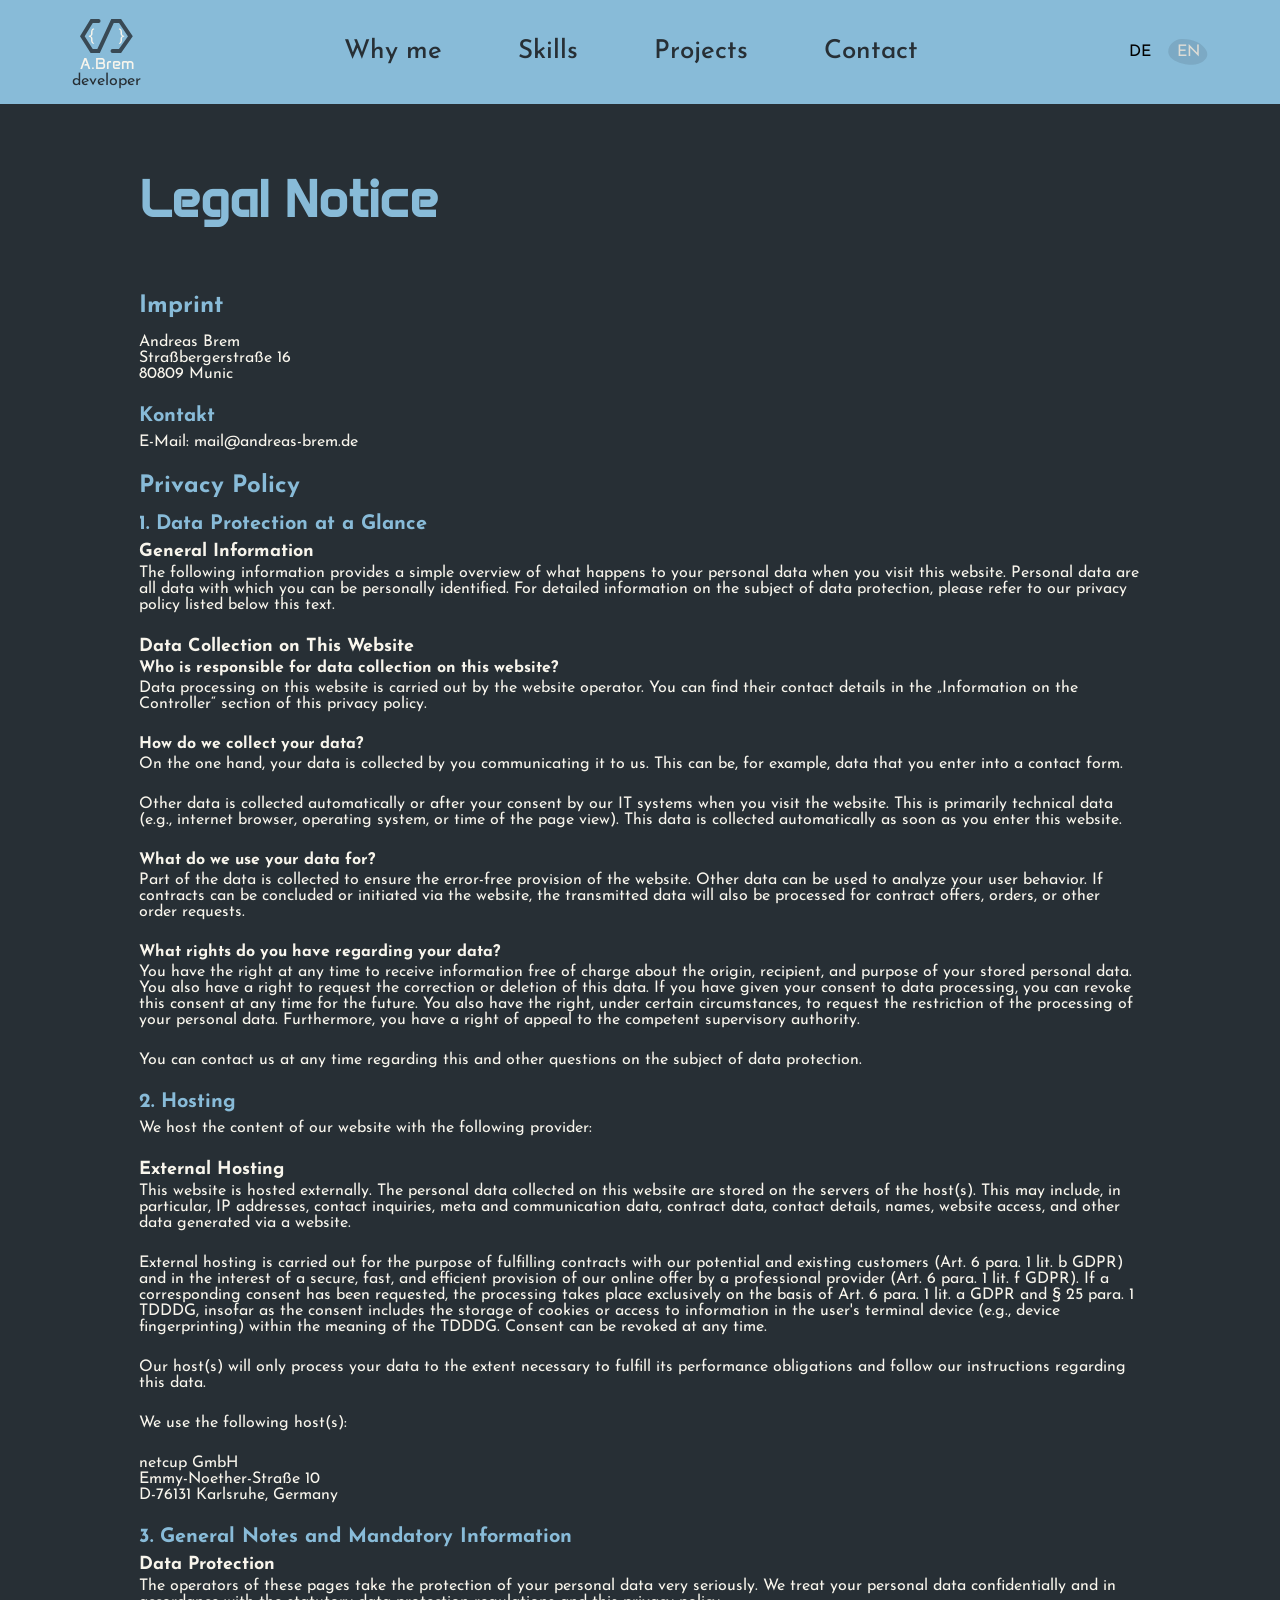
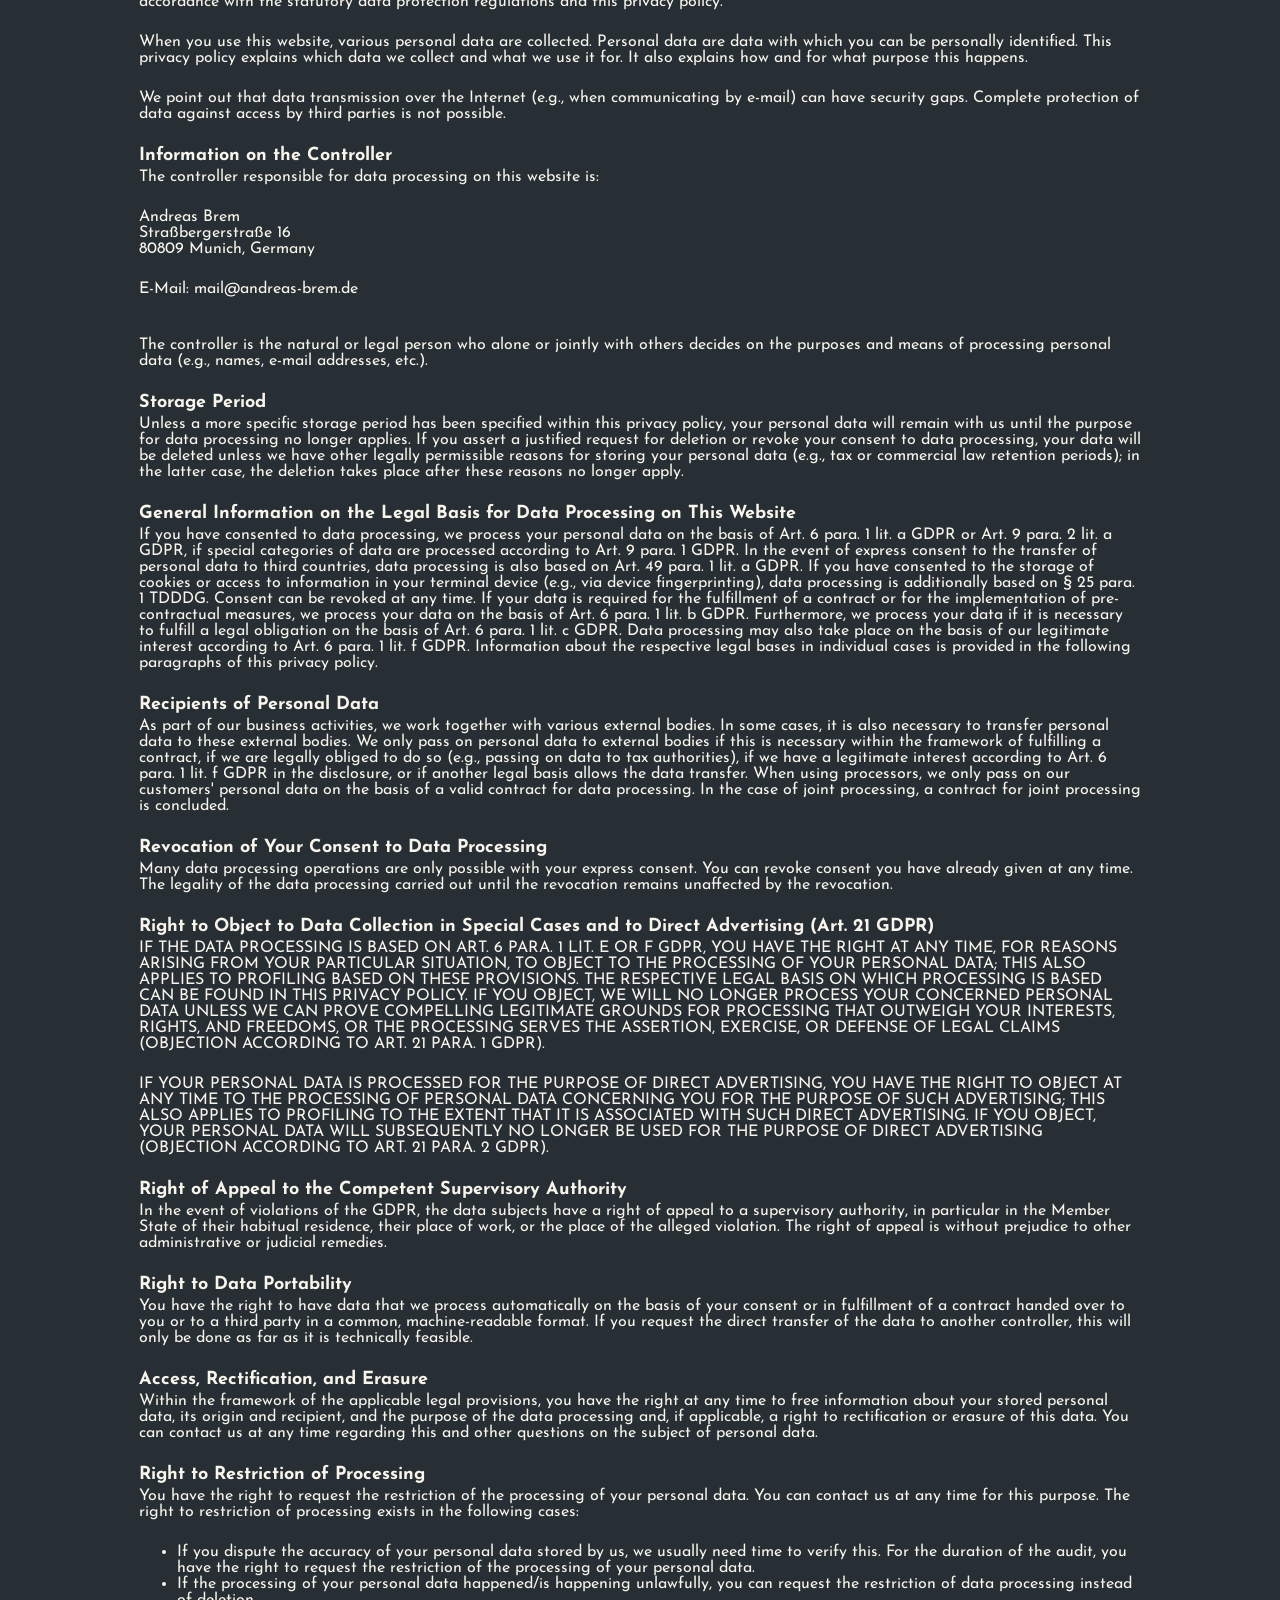
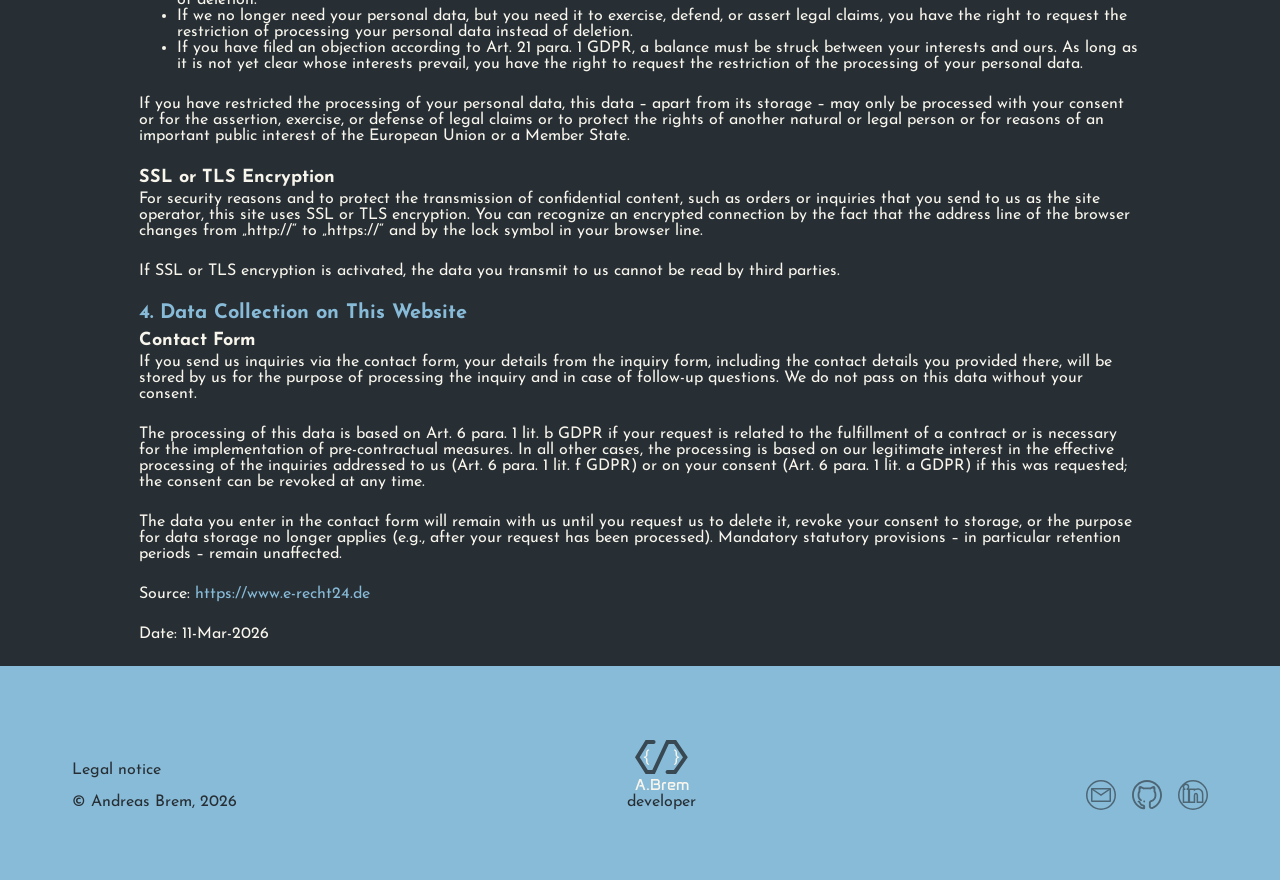
==== commit 68760d7a: "fix: remove bounce effect when scroll and adjusted references scroll-snap-align" ====
--- a/legal.html
+++ b/legal.html
@@ -115,7 +115,7 @@
             <section class="footer-section">
 
                 <div class="footer-legal">
-                    <p><a id="footerPolicy" href="./legal.html" rel="noopener noreferrer" aria-label="Link to legal notice">Legal
+                    <p><a id="footerPolicy" href="./legal.html#" rel="noopener noreferrer" aria-label="Link to legal notice">Legal
                             notice</a></p>
                     <p>&#169; Andreas Brem, 2026</p>
                 </div>
--- a/style.css
+++ b/style.css
@@ -3,6 +3,7 @@
     padding: 0;
     box-sizing: border-box;
     font-family: 'Josefin Sans', sans-serif;
+    scroll-behavior: smooth;
 }
 
 :root {
@@ -81,6 +82,44 @@
     }
 }
 
+.scroll-animation-up {
+    animation: text-appear both;
+    animation-timeline: view();
+    animation-range: entry 20% cover 50vh;
+}
+
+@keyframes text-appear {
+    from {
+        opacity: 0;
+        transform: translateY(50px);
+    }
+    to {
+        opacity: 1;
+        transform: translateY(0);
+    }
+}
+
+.scroll-animation-reveal {
+    animation: reveal both;
+    animation-timeline: view();
+    animation-range: entry 20% cover 40vh;
+}
+
+@keyframes reveal {
+    from {
+        filter: saturate(0) contrast(4) brightness(0.1) blur(5px);
+        opacity: 0;
+        scale: 0.95;
+        translate: 0 4rem;
+    }
+    to {
+        filter: none;
+        opacity: 1;
+        scale: 1;
+        translate: 0 0;
+    }
+}
+
 .btn-cta,
 .btn-standard {
     border-radius: 30px;
@@ -159,7 +198,7 @@
     display: flex;
     flex-direction: column;
     justify-content: center;
-    gap: 20px;
+    gap: 16px;
     transform: translateX(-12px);
 }
 
@@ -360,15 +399,15 @@
 
 .nav-link-section {
     display: flex;
-    gap: 92px;
+    gap: clamp(76px, 4.8vw ,92px);
     text-wrap: nowrap;
 }
 
-.nav-links {
+.nav-links,
+.mobile-nav-links {
     font-size: 26px;
     font-weight: 500;
     line-height: 200%;
-    width: 100px;
     text-align: center;
     color: var(--bg-and-main);
     position: relative;
@@ -376,13 +415,15 @@
 
 .language-tab.active,
 .language-mobile-tab.active,
-.nav-links.active {
+.nav-links.active,
+.mobile-nav-links.active {
     color: var(--secondary);
 }
 
 .language-tab.active::before,
 .language-mobile-tab.active::before,
-.nav-links.active::before {
+.nav-links.active::before,
+.mobile-nav-links.active::before {
     content: '';
     position: absolute;
     inset: 0;
@@ -939,6 +980,49 @@
     color: var(--error);
 }
 
+.form-msg-send-box {
+    display: flex;
+    justify-content: center;
+    align-items: center;
+    opacity: 0;
+    min-height: 48px;
+    border-radius: 30px;
+    color: var(--bg-and-main);
+    position: relative;
+    overflow: hidden;
+    transition: opacity 0.5s ease-in;
+    z-index: 1;
+}
+
+.form-msg-send-box.active {
+    opacity: 1;
+    transition: opacity 0.5s ease-in;
+}
+
+.form-msg-send-box::before {
+    content: '';
+    position: absolute;
+    left: 50%;
+    top: 50%;
+    width: 0;
+    height: 0;
+    background: var(--secondary);
+    border-radius: 50%;
+    transform: translate(-50%, -50%) scale(0);
+    transition: transform 0.5s cubic-bezier(.4, 2, .6, 1), width 0s, height 0s;
+    z-index: -1;
+}
+
+.form-msg-send-box.active::before {
+    width: 200%;
+    height: 200%;
+    transform: translate(-50%, -50%) scale(1);
+    transition: transform 0.5s cubic-bezier(.4, 2, .6, 1), width 0s, height 0s;
+    z-index: -1;
+}
+
+
+
 /* ------------ FOOTER section ------------  */
 
 footer {
--- a/styles/media.css
+++ b/styles/media.css
@@ -157,6 +157,7 @@
         align-items: start;
         padding-left: 72px;
         text-align: start;
+
     }
 
     .references-text {
@@ -448,6 +449,22 @@
         display: none;
     }
 
+    .references-box {
+        scroll-snap-type: x proximity;
+    }
+
+    .references-text-container:first-child {
+        scroll-snap-align: start;
+    }
+
+    .references-text-container:nth-child(2) {
+        scroll-snap-align: center;
+    }
+
+    .references-text-container:last-child {
+        scroll-snap-align: end;
+    }
+
     /* ------------ CONTACT section ------------  */
 
     .contact-boxes {
@@ -538,6 +555,7 @@
     .me-interactive {
         padding-left: 64px;
     }
+
 }
 
 @media(max-width:460px) {
@@ -582,6 +600,14 @@
         padding: 0 0px;
     }
 
+    /* ------------ REFERENCE section ------------  */
+
+    .references-text-container:nth-child(2) {
+        scroll-snap-align: center;
+    }
+    .references-text-container:last-child {
+        scroll-snap-align: center;
+    }
     .references-text-container {
         padding-right: 24px;
     }
@@ -611,4 +637,10 @@
     .reference-h2 {
         font-size: 30px;
     }
+    /* ------------ REFERENCE section ------------  */
+
+    .references-text-container:first-child {
+        scroll-margin-inline: 24px;
+    }
+
 }
